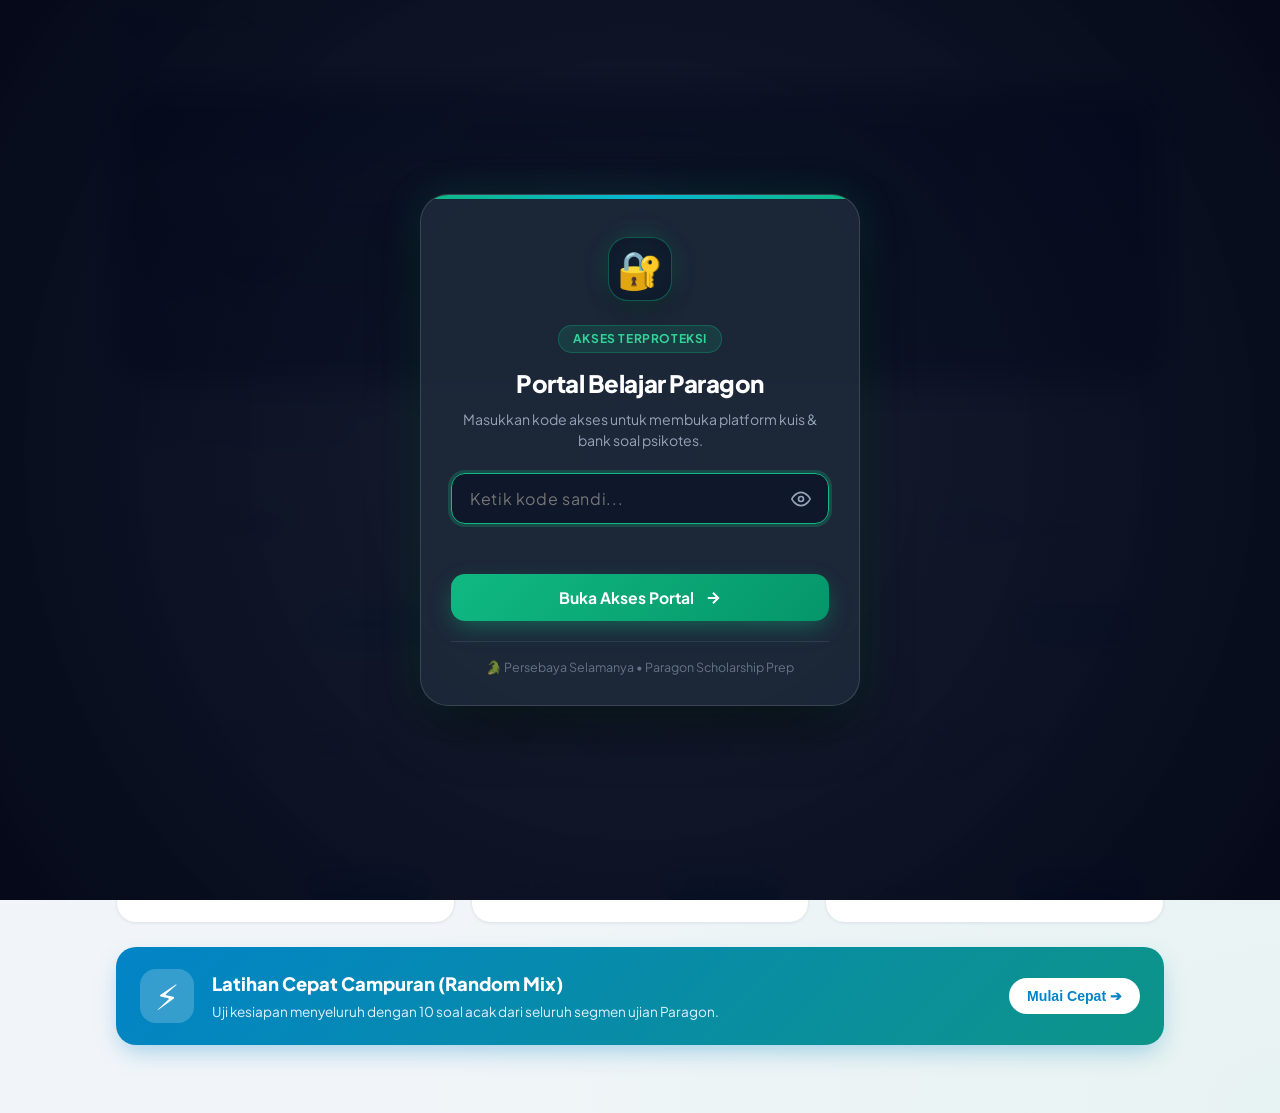
==== public/index.html @ ecf04475 "feat: Paragon scholarship quiz platform with passcode gate and Vercel support" ====
<!DOCTYPE html>
<html lang="id">
<head>
  <meta charset="UTF-8">
  <meta name="viewport" content="width=device-width, initial-scale=1.0">
  <title>Paragon Scholarship Quiz • Platform Belajar & Bank Soal Psikotes</title>
  <meta name="description" content="Platform belajar interaktif dan bank soal seleksi Paragon Scholarship & Management Trainee (MT) dengan pembahasan lengkap, per segmen, dan simulasi TPA.">
  <link rel="preconnect" href="https://fonts.googleapis.com">
  <link rel="preconnect" href="https://fonts.gstatic.com" crossorigin>
  <link href="https://fonts.googleapis.com/css2?family=Plus+Jakarta+Sans:wght@400;500;600;700;800&display=swap" rel="stylesheet">
  <link rel="stylesheet" href="style.css">
</head>
<body>

  <!-- Password Gate (Lock Screen - Access Code: persebayaselamanya) -->
  <div class="password-gate-overlay" id="password-gate">
    <div class="password-gate-card" id="gate-card">
      <div class="gate-icon-wrapper">
        <div class="gate-icon-glow"></div>
        <div class="gate-icon">🔐</div>
      </div>
      <div class="gate-badge">Akses Terproteksi</div>
      <h2 class="gate-title">Portal Belajar Paragon</h2>
      <p class="gate-subtitle">Masukkan kode akses untuk membuka platform kuis & bank soal psikotes.</p>

      <form id="password-gate-form" class="gate-form" onsubmit="handleUnlockSubmit(event)">
        <div class="gate-input-group">
          <input 
            type="password" 
            id="gate-password-input" 
            class="gate-input" 
            placeholder="Ketik kode sandi..." 
            autocomplete="current-password"
            required
            autofocus
          />
          <button type="button" class="gate-toggle-visibility" id="gate-toggle-pwd" title="Tampilkan/Sembunyikan sandi">
            <svg width="20" height="20" viewBox="0 0 24 24" fill="none" stroke="currentColor" stroke-width="2" id="gate-eye-icon"><path d="M1 12s4-8 11-8 11 8 11 8-4 8-11 8-11-8-11-8z"></path><circle cx="12" cy="12" r="3"></circle></svg>
          </button>
        </div>

        <div class="gate-msg" id="gate-msg"></div>

        <button type="submit" class="gate-submit-btn" id="gate-submit-btn">
          <span>Buka Akses Portal</span>
          <svg width="18" height="18" viewBox="0 0 24 24" fill="none" stroke="currentColor" stroke-width="2.5"><line x1="5" y1="12" x2="19" y2="12"></line><polyline points="12 5 19 12 12 19"></polyline></svg>
        </button>
      </form>
      <div class="gate-footer">
        <span>🐊 Persebaya Selamanya • Paragon Scholarship Prep</span>
      </div>
    </div>
  </div>

  <!-- Top App Navigation (Desktop & Mobile Shell) -->
  <header class="app-nav">
    <div class="nav-container">
      <div class="brand" id="btn-brand-home">
        <div class="brand-logo">P</div>
        <div class="brand-text">
          <span class="brand-title">Paragon Quiz</span>
          <span class="brand-subtitle">Scholarship & MT Prep</span>
        </div>
      </div>
      <div class="nav-actions">
        <button class="nav-btn" id="btn-open-bank" title="Cari di Bank Soal">
          <svg width="18" height="18" viewBox="0 0 24 24" fill="none" stroke="currentColor" stroke-width="2"><circle cx="11" cy="11" r="8"></circle><line x1="21" y1="21" x2="16.65" y2="16.65"></line></svg>
          <span class="nav-btn-label">Bank Soal</span>
        </button>
        <button class="nav-btn" id="btn-open-add-q" title="Tambah Soal">
          <svg width="18" height="18" viewBox="0 0 24 24" fill="none" stroke="currentColor" stroke-width="2"><line x1="12" y1="5" x2="12" y2="19"></line><line x1="5" y1="12" x2="19" y2="12"></line></svg>
          <span class="nav-btn-label">Tambah Soal</span>
        </button>
        <button class="nav-btn icon-only" id="btn-toggle-sound" title="Toggle Suara">
          <span id="sound-icon">🔊</span>
        </button>
        <button class="nav-btn lock-btn" id="btn-lock-app" title="Kunci Akses">
          <svg width="16" height="16" viewBox="0 0 24 24" fill="none" stroke="currentColor" stroke-width="2"><rect x="3" y="11" width="18" height="11" rx="2" ry="2"></rect><path d="M7 11V7a5 5 0 0 1 10 0v4"></path></svg>
          <span class="nav-btn-label">Kunci</span>
        </button>
      </div>
    </div>
  </header>

  <!-- Main Container -->
  <main class="main-wrapper">

    <!-- VIEW 1: SEGMENT SELECTION DASHBOARD -->
    <section class="view active" id="view-dashboard">
      <!-- Hero Banner -->
      <div class="hero-banner">
        <div class="hero-badge">🎓 Paragon Scholarship Program 2026/2027</div>
        <h1 class="hero-title">Pilih Segmen Soal & Uji Kemampuanmu</h1>
        <p class="hero-desc">
          Latihan soal psikotes terstruktur berdasarkan kisi-kisi resmi MT Paragon dan arsip simulasi TPA. Pilih segmen di bawah untuk memulai!
        </p>

        <!-- Quick Stats Strip -->
        <div class="stats-strip">
          <div class="stat-pill">
            <span class="stat-num" id="stat-total-q">215</span>
            <span class="stat-lbl">Total Soal</span>
          </div>
          <div class="stat-pill">
            <span class="stat-num" id="stat-quizzes-done">0</span>
            <span class="stat-lbl">Kuis Selesai</span>
          </div>
          <div class="stat-pill">
            <span class="stat-num" id="stat-avg-acc">0%</span>
            <span class="stat-lbl">Rata-rata Skor</span>
          </div>
        </div>
      </div>

      <!-- Segments Section Header -->
      <div class="section-head">
        <h2 class="section-title">Kategori Segmen Ujian</h2>
        <span class="section-badge" id="segment-count-badge">6 Segmen Tersedia</span>
      </div>

      <!-- Segments Grid -->
      <div class="segments-grid" id="segments-container">
        <!-- Segments rendered dynamically by app.js -->
        <div class="loading-state">
          <div class="spinner"></div>
          <p>Memuat database segmen Paragon...</p>
        </div>
      </div>

      <!-- Quick Mix Button -->
      <div class="quick-mix-card" id="btn-quick-mix">
        <div class="mix-icon">⚡</div>
        <div class="mix-info">
          <h3>Latihan Cepat Campuran (Random Mix)</h3>
          <p>Uji kesiapan menyeluruh dengan 10 soal acak dari seluruh segmen ujian Paragon.</p>
        </div>
        <button class="mix-btn">Mulai Cepat ➔</button>
      </div>

      <!-- Recent History Preview -->
      <div class="recent-history-section" id="recent-history-wrapper" style="display:none;">
        <h3 class="history-title">Riwayat Percobaan Terbaru</h3>
        <div class="history-list" id="history-list"></div>
      </div>
    </section>

    <!-- VIEW 2: QUIZ INTERFACE (MATCHES USER MOCKUP PRECISELY) -->
    <section class="view" id="view-quiz">
      <div class="mobile-device-card">
        
        <!-- Screen Top Bar -->
        <div class="quiz-top-bar">
          <button class="icon-btn" id="btn-quiz-close" title="Keluar dari kuis">✕</button>
          <div class="quiz-top-actions">
            <button class="icon-btn" id="btn-quiz-share" title="Bagikan">
              <svg width="20" height="20" viewBox="0 0 24 24" fill="none" stroke="currentColor" stroke-width="2"><circle cx="18" cy="5" r="3"></circle><circle cx="6" cy="12" r="3"></circle><circle cx="18" cy="19" r="3"></circle><line x1="8.59" y1="13.51" x2="15.42" y2="17.49"></line><line x1="15.41" y1="6.51" x2="8.59" y2="10.49"></line></svg>
            </button>
            <button class="icon-btn" id="btn-quiz-more" title="Opsi kuis">⋮</button>
          </div>
        </div>

        <!-- Quiz Heading & Breadcrumbs -->
        <div class="quiz-header-block">
          <h2 class="quiz-title" id="quiz-subsegment-title">Sinonim (Persamaan Kata)</h2>
          <div class="quiz-subtitle" id="quiz-breadcrumb">Fundamentals • Paragon Scholarship • 10 Soal</div>
        </div>

        <!-- Progress Bar Row -->
        <div class="progress-row">
          <span class="progress-label" id="progress-text">1/10</span>
          <div class="progress-track">
            <div class="progress-fill" id="progress-fill" style="width: 10%;"></div>
          </div>
          <span class="progress-target" title="Target Lolos">🎯</span>
        </div>

        <!-- Question Meta Row (Quiz Label, Speaker Audio, Timer Countdown) -->
        <div class="question-meta-row">
          <div class="quiz-tag">Quiz</div>
          <div class="meta-right-group">
            <button class="audio-btn" id="btn-speak-question" title="Dengarkan soal dibacakan">
              🔊
            </button>
            <div class="timer-badge" id="timer-display">
              <span class="timer-icon">⏳</span>
              <span id="timer-text">00:15 Sec</span>
            </div>
          </div>
        </div>

        <!-- Question Statement -->
        <div class="question-box">
          <p class="question-text" id="question-text">
            Memuat soal...
          </p>
          <div class="source-tag" id="question-source"></div>
        </div>

        <!-- Options Container -->
        <div class="options-list" id="options-container">
          <!-- Options cards injected dynamically -->
        </div>

        <!-- Fixed/Sticky Bottom Action Bar -->
        <div class="quiz-bottom-bar">
          <button class="check-btn disabled" id="btn-check-answer" disabled>Check</button>
        </div>

        <!-- BOTTOM SHEET MODAL (SLIDES UP ON CHECK - EXACTLY MATCHES REFERENCE) -->
        <div class="bottom-sheet-backdrop" id="sheet-backdrop"></div>
        <div class="bottom-sheet" id="bottom-sheet">
          <div class="sheet-drag-handle"></div>
          
          <div class="sheet-content">
            <!-- Header status: Correct or Incorrect -->
            <div class="sheet-status-header" id="sheet-status-header">
              <h3 class="sheet-title" id="sheet-title">Correct Answer</h3>
              <div class="sheet-icon-badge" id="sheet-icon-badge">
                <span id="sheet-icon">✔</span>
              </div>
              <p class="sheet-cheer" id="sheet-cheer">Wow! That is absolutely correct.</p>
            </div>

            <!-- Explanation Box (Pembahasan) -->
            <div class="explanation-box" id="explanation-box">
              <div class="explanation-head">
                <span class="expl-icon">💡</span>
                <strong>Pembahasan Soal:</strong>
              </div>
              <p class="explanation-text" id="explanation-text">
                Adaptif = mampu menyesuaikan diri dengan situasi baru.
              </p>
            </div>

            <!-- Action Button: Next -->
            <div class="sheet-action">
              <button class="sheet-next-btn" id="btn-sheet-next">Next</button>
            </div>
          </div>
        </div>

      </div>
    </section>

    <!-- VIEW 3: QUIZ RESULT SUMMARY -->
    <section class="view" id="view-result">
      <div class="result-card">
        <div class="result-badge-icon" id="result-icon">🏆</div>
        <h2 class="result-title" id="result-title">Kuis Selesai!</h2>
        <p class="result-subtitle" id="result-evaluation">Evaluasi performa Anda dalam segmen ini.</p>

        <!-- Big Score Display -->
        <div class="score-circle-wrapper">
          <div class="score-number">
            <span id="result-score-num">8</span><span class="score-denom" id="result-total-denom">/10</span>
          </div>
          <div class="score-label" id="result-accuracy-label">Akurasi: 80%</div>
        </div>

        <!-- Stats Grid -->
        <div class="result-stats-grid">
          <div class="res-stat-item">
            <span class="res-stat-val text-success" id="res-correct-count">8</span>
            <span class="res-stat-lbl">Benar</span>
          </div>
          <div class="res-stat-item">
            <span class="res-stat-val text-danger" id="res-wrong-count">2</span>
            <span class="res-stat-lbl">Salah</span>
          </div>
          <div class="res-stat-item">
            <span class="res-stat-val" id="res-time-spent">01:45</span>
            <span class="res-stat-lbl">Waktu</span>
          </div>
        </div>

        <!-- Action Buttons -->
        <div class="result-actions">
          <button class="primary-action-btn" id="btn-retry-segment">Ulangi Kuis Ini</button>
          <button class="secondary-action-btn" id="btn-back-dashboard">Pilih Segmen Lain</button>
          <button class="review-toggle-btn" id="btn-toggle-review">Review Semua Jawaban & Pembahasan ▼</button>
        </div>

        <!-- Review Question List (Collapsible) -->
        <div class="review-section" id="review-section" style="display:none;">
          <h3 class="review-title">Rincian Jawaban & Pembahasan</h3>
          <div class="review-items-container" id="review-items-container"></div>
        </div>
      </div>
    </section>

    <!-- VIEW 4: BANK SOAL & SEARCH -->
    <section class="view" id="view-bank">
      <div class="bank-container">
        <div class="bank-header">
          <button class="back-link-btn" id="btn-bank-back">← Kembali ke Dashboard</button>
          <h2>Bank Soal Paragon Scholarship & MT</h2>
          <p>Jelajahi dan cari pembahasan 200+ soal psikotes asli dari database.</p>
        </div>

        <div class="bank-filter-bar">
          <div class="search-input-wrap">
            <svg width="18" height="18" viewBox="0 0 24 24" fill="none" stroke="currentColor" stroke-width="2"><circle cx="11" cy="11" r="8"></circle><line x1="21" y1="21" x2="16.65" y2="16.65"></line></svg>
            <input type="text" id="bank-search-input" placeholder="Cari kata kunci soal, pembahasan, atau topik...">
          </div>
          <select id="bank-segment-select">
            <option value="all">Semua Segmen</option>
            <option value="verbal">Tes Verbal</option>
            <option value="numerik">Tes Numerik & Deret</option>
            <option value="logika">Tes Logika & Silogisme</option>
            <option value="urutan">Tes Urutan Angka & Huruf</option>
            <option value="tpa_simulasi">Simulasi TPA Paragon</option>
            <option value="kepribadian">Tes Nilai & Budaya Paragon</option>
          </select>
        </div>

        <div class="bank-results-count" id="bank-results-count">Menampilkan 20 soal</div>
        <div class="bank-list" id="bank-list-container">
          <div class="spinner"></div>
        </div>
      </div>
    </section>

  </main>

  <!-- MODAL 1: SEGMENT CONFIG MODAL (BEFORE STARTING QUIZ) -->
  <div class="modal-overlay" id="modal-segment-config">
    <div class="modal-card">
      <div class="modal-header">
        <div class="modal-seg-icon" id="modal-seg-icon">📝</div>
        <div>
          <h3 class="modal-title" id="modal-seg-title">Tes Verbal</h3>
          <p class="modal-sub" id="modal-seg-desc">Konfigurasi sesi latihan Anda</p>
        </div>
        <button class="modal-close-btn" id="btn-close-config-modal">✕</button>
      </div>

      <div class="modal-body">
        <!-- Subsegment filter -->
        <div class="form-group" id="subsegment-filter-group">
          <label class="form-label">Pilih Subtopik / Subtes:</label>
          <select class="form-select" id="config-subsegment">
            <option value="">Semua Subtopik (Lengkap)</option>
          </select>
        </div>

        <!-- Number of Questions -->
        <div class="form-group">
          <label class="form-label">Jumlah Soal:</label>
          <div class="pill-options" id="config-limit-pills">
            <button class="pill-btn" data-val="5">5 Soal</button>
            <button class="pill-btn active" data-val="10">10 Soal</button>
            <button class="pill-btn" data-val="20">20 Soal</button>
            <button class="pill-btn" data-val="50">Semua</button>
          </div>
        </div>

        <!-- Timer Setting -->
        <div class="form-group">
          <label class="form-label">Batas Waktu Per Soal:</label>
          <div class="pill-options" id="config-timer-pills">
            <button class="pill-btn" data-val="15">15 Detik</button>
            <button class="pill-btn active" data-val="30">30 Detik</button>
            <button class="pill-btn" data-val="60">60 Detik</button>
            <button class="pill-btn" data-val="0">Tanpa Timer</button>
          </div>
        </div>
      </div>

      <div class="modal-footer">
        <button class="start-quiz-btn" id="btn-start-configured-quiz">Mulai Kuis Sekarang ➔</button>
      </div>
    </div>
  </div>

  <!-- MODAL 2: ADD QUESTION MODAL (CRUD FEATURE) -->
  <div class="modal-overlay" id="modal-add-question">
    <div class="modal-card modal-wide">
      <div class="modal-header">
        <div>
          <h3 class="modal-title">Tambah Soal Baru ke Database</h3>
          <p class="modal-sub">Masukkan soal psikotes baru ke bank data Paragon</p>
        </div>
        <button class="modal-close-btn" id="btn-close-add-modal">✕</button>
      </div>

      <form id="form-add-question" class="modal-body">
        <div class="form-row">
          <div class="form-group">
            <label class="form-label">Segmen:</label>
            <select class="form-select" id="new-q-segment" required>
              <option value="verbal">Tes Verbal</option>
              <option value="numerik">Tes Numerik & Deret</option>
              <option value="logika">Tes Logika & Silogisme</option>
              <option value="urutan">Tes Urutan Angka & Huruf</option>
              <option value="tpa_simulasi">Simulasi TPA Paragon</option>
              <option value="kepribadian">Tes Nilai & Budaya Paragon</option>
            </select>
          </div>
          <div class="form-group">
            <label class="form-label">Subtopik:</label>
            <input type="text" class="form-input" id="new-q-subsegment" placeholder="Misal: Sinonim, Deret Angka..." required>
          </div>
        </div>

        <div class="form-group">
          <label class="form-label">Pertanyaan / Soal:</label>
          <textarea class="form-textarea" id="new-q-question" rows="3" placeholder="Tuliskan butir pertanyaan..." required></textarea>
        </div>

        <div class="form-group">
          <label class="form-label">Pilihan Jawaban (Minimal 2 Opsi):</label>
          <div class="options-inputs">
            <div class="opt-input-row">
              <span class="opt-key-badge">A</span>
              <input type="text" class="form-input" id="opt-text-A" placeholder="Pilihan A" required>
            </div>
            <div class="opt-input-row">
              <span class="opt-key-badge">B</span>
              <input type="text" class="form-input" id="opt-text-B" placeholder="Pilihan B" required>
            </div>
            <div class="opt-input-row">
              <span class="opt-key-badge">C</span>
              <input type="text" class="form-input" id="opt-text-C" placeholder="Pilihan C">
            </div>
            <div class="opt-input-row">
              <span class="opt-key-badge">D</span>
              <input type="text" class="form-input" id="opt-text-D" placeholder="Pilihan D">
            </div>
            <div class="opt-input-row">
              <span class="opt-key-badge">E</span>
              <input type="text" class="form-input" id="opt-text-E" placeholder="Pilihan E (Opsional)">
            </div>
          </div>
        </div>

        <div class="form-row">
          <div class="form-group">
            <label class="form-label">Kunci Jawaban Benar:</label>
            <select class="form-select" id="new-q-correct" required>
              <option value="A">A</option>
              <option value="B">B</option>
              <option value="C">C</option>
              <option value="D">D</option>
              <option value="E">E</option>
            </select>
          </div>
          <div class="form-group">
            <label class="form-label">Sumber Soal:</label>
            <input type="text" class="form-input" id="new-q-source" value="User Custom Soal" placeholder="Sumber">
          </div>
        </div>

        <div class="form-group">
          <label class="form-label">Pembahasan Lengkap:</label>
          <textarea class="form-textarea" id="new-q-explanation" rows="3" placeholder="Jelaskan alasan dan cara penyelesaian soal..." required></textarea>
        </div>

        <div class="modal-footer">
          <button type="submit" class="start-quiz-btn" id="btn-save-new-q">Simpan Soal ke Database</button>
        </div>
      </form>
    </div>
  </div>

  <!-- Toast Notification Container -->
  <div class="toast-container" id="toast-container"></div>

  <!-- App Logic -->
  <script src="app.js"></script>
</body>
</html>
---- public/style.css ----
/* ==========================================================================
   PARAGON SCHOLARSHIP QUIZ PLATFORM • DESIGN SYSTEM & STYLING
   Clean, modern mobile-card interface matching reference mockup precisely.
   ========================================================================== */

:root {
  --font-family: 'Plus Jakarta Sans', system-ui, -apple-system, sans-serif;
  
  /* Brand Palette (Paragon Teal / Deep Slate / Accent Coral) */
  --color-primary: #0284C7;
  --color-primary-light: #F0F9FF;
  --color-primary-border: #0284C7;
  
  --color-check-active: #FF4B4B; /* Vibrant Duolingo/Quiz red from mockup */
  --color-check-shadow: rgba(255, 75, 75, 0.35);
  
  --color-success: #22C55E;
  --color-success-dark: #16A34A;
  --color-success-light: #DCFCE7;
  
  --color-danger: #EF4444;
  --color-danger-dark: #DC2626;
  --color-danger-light: #FEE2E2;
  
  --color-warning: #D97706;
  --color-warning-light: #FEF3C7;

  /* Neutrals */
  --bg-app: #F1F5F9;
  --bg-card: #FFFFFF;
  --border-light: #E2E8F0;
  --border-subtle: #F1F5F9;
  
  --text-main: #0F172A;
  --text-muted: #64748B;
  --text-sub: #94A3B8;
  --text-light: #CBD5E1;
  
  /* Shadows & Radius */
  --radius-sm: 8px;
  --radius-md: 14px;
  --radius-lg: 20px;
  --radius-full: 9999px;
  
  --shadow-sm: 0 1px 3px rgba(0,0,0,0.05);
  --shadow-card: 0 12px 36px -8px rgba(15, 23, 42, 0.1);
  --shadow-sheet: 0 -12px 40px rgba(0, 0, 0, 0.18);
  --shadow-glow: 0 0 25px rgba(2, 132, 199, 0.15);
}

/* Reset & Base */
* {
  box-sizing: border-box;
  margin: 0;
  padding: 0;
}

body {
  font-family: var(--font-family);
  background-color: var(--bg-app);
  background-image: 
    radial-gradient(at 0% 0%, rgba(2, 132, 199, 0.07) 0px, transparent 50%),
    radial-gradient(at 100% 100%, rgba(34, 197, 94, 0.05) 0px, transparent 50%);
  color: var(--text-main);
  min-height: 100vh;
  line-height: 1.5;
  -webkit-font-smoothing: antialiased;
  display: flex;
  flex-direction: column;
}

/* Header Navigation */
.app-nav {
  position: sticky;
  top: 0;
  z-index: 40;
  background: rgba(255, 255, 255, 0.85);
  backdrop-filter: blur(12px);
  -webkit-backdrop-filter: blur(12px);
  border-bottom: 1px solid var(--border-light);
  height: 64px;
  display: flex;
  align-items: center;
}

.nav-container {
  width: 100%;
  max-width: 1080px;
  margin: 0 auto;
  padding: 0 20px;
  display: flex;
  justify-content: space-between;
  align-items: center;
}

.brand {
  display: flex;
  align-items: center;
  gap: 10px;
  cursor: pointer;
  user-select: none;
}

.brand-logo {
  width: 36px;
  height: 36px;
  border-radius: 10px;
  background: linear-gradient(135deg, #0284C7, #0D9488);
  color: #FFF;
  font-weight: 800;
  font-size: 1.2rem;
  display: flex;
  align-items: center;
  justify-content: center;
  box-shadow: 0 4px 10px rgba(2, 132, 199, 0.3);
}

.brand-text {
  display: flex;
  flex-direction: column;
}

.brand-title {
  font-size: 1.05rem;
  font-weight: 800;
  color: var(--text-main);
  line-height: 1.2;
}

.brand-subtitle {
  font-size: 0.72rem;
  color: var(--text-muted);
  font-weight: 600;
}

.nav-actions {
  display: flex;
  align-items: center;
  gap: 10px;
}

.nav-btn {
  display: inline-flex;
  align-items: center;
  gap: 6px;
  background: #FFF;
  border: 1px solid var(--border-light);
  color: var(--text-main);
  padding: 7px 14px;
  border-radius: var(--radius-full);
  font-size: 0.85rem;
  font-weight: 600;
  cursor: pointer;
  transition: all 0.2s ease;
}

.nav-btn:hover {
  background: var(--bg-app);
  border-color: #CBD5E1;
  transform: translateY(-1px);
}

.nav-btn.icon-only {
  padding: 7px 10px;
}

/* Main Layout */
.main-wrapper {
  flex: 1;
  width: 100%;
  max-width: 1080px;
  margin: 0 auto;
  padding: 24px 16px 40px;
  display: flex;
  justify-content: center;
}

/* View Switcher */
.view {
  display: none;
  width: 100%;
  animation: fadeIn 0.25s ease forwards;
}

.view.active {
  display: block;
}

@keyframes fadeIn {
  from { opacity: 0; transform: translateY(6px); }
  to { opacity: 1; transform: translateY(0); }
}

/* ==========================================================================
   VIEW 1: DASHBOARD & SEGMENTS SELECTION
   ========================================================================== */

.hero-banner {
  background: linear-gradient(135deg, #0F172A 0%, #1E293B 100%);
  border-radius: 24px;
  padding: 32px 28px;
  color: #FFF;
  margin-bottom: 28px;
  position: relative;
  overflow: hidden;
  box-shadow: 0 16px 36px -10px rgba(15, 23, 42, 0.25);
}

.hero-banner::after {
  content: '';
  position: absolute;
  top: -40px;
  right: -40px;
  width: 220px;
  height: 220px;
  background: radial-gradient(circle, rgba(2, 132, 199, 0.4) 0%, transparent 70%);
  border-radius: 50%;
  pointer-events: none;
}

.hero-badge {
  display: inline-block;
  background: rgba(2, 132, 199, 0.25);
  border: 1px solid rgba(2, 132, 199, 0.5);
  color: #38BDF8;
  font-size: 0.8rem;
  font-weight: 700;
  padding: 5px 12px;
  border-radius: var(--radius-full);
  margin-bottom: 12px;
}

.hero-title {
  font-size: 1.8rem;
  font-weight: 800;
  line-height: 1.25;
  margin-bottom: 8px;
  letter-spacing: -0.02em;
}

.hero-desc {
  font-size: 0.95rem;
  color: #94A3B8;
  max-width: 640px;
  line-height: 1.6;
  margin-bottom: 24px;
}

.stats-strip {
  display: flex;
  gap: 14px;
  flex-wrap: wrap;
}

.stat-pill {
  background: rgba(255, 255, 255, 0.08);
  border: 1px solid rgba(255, 255, 255, 0.12);
  border-radius: 14px;
  padding: 10px 18px;
  display: flex;
  flex-direction: column;
}

.stat-num {
  font-size: 1.35rem;
  font-weight: 800;
  color: #38BDF8;
}

.stat-lbl {
  font-size: 0.72rem;
  color: #94A3B8;
  font-weight: 600;
  text-transform: uppercase;
  letter-spacing: 0.04em;
}

.section-head {
  display: flex;
  justify-content: space-between;
  align-items: center;
  margin-bottom: 18px;
}

.section-title {
  font-size: 1.35rem;
  font-weight: 800;
  color: var(--text-main);
  letter-spacing: -0.01em;
}

.section-badge {
  background: #E0F2FE;
  color: #0369A1;
  font-size: 0.78rem;
  font-weight: 700;
  padding: 4px 10px;
  border-radius: var(--radius-full);
}

/* Segments Grid */
.segments-grid {
  display: grid;
  grid-template-columns: repeat(auto-fill, minmax(320px, 1fr));
  gap: 16px;
  margin-bottom: 24px;
}

.segment-card {
  background: var(--bg-card);
  border: 1px solid var(--border-light);
  border-radius: 20px;
  padding: 22px;
  display: flex;
  flex-direction: column;
  justify-content: space-between;
  cursor: pointer;
  transition: all 0.25s cubic-bezier(0.4, 0, 0.2, 1);
  box-shadow: var(--shadow-sm);
  position: relative;
  overflow: hidden;
}

.segment-card:hover {
  transform: translateY(-3px);
  box-shadow: var(--shadow-card);
  border-color: #BAE6FD;
}

.segment-top {
  display: flex;
  align-items: flex-start;
  gap: 14px;
  margin-bottom: 14px;
}

.segment-icon {
  width: 52px;
  height: 52px;
  background: #F8FAFC;
  border: 1px solid var(--border-light);
  border-radius: 16px;
  font-size: 1.8rem;
  display: flex;
  align-items: center;
  justify-content: center;
  flex-shrink: 0;
}

.segment-info {
  flex: 1;
}

.segment-badge {
  display: inline-block;
  font-size: 0.7rem;
  font-weight: 700;
  color: #0284C7;
  background: #F0F9FF;
  padding: 2px 8px;
  border-radius: var(--radius-full);
  margin-bottom: 4px;
}

.segment-name {
  font-size: 1.15rem;
  font-weight: 800;
  color: var(--text-main);
  line-height: 1.3;
  margin-bottom: 4px;
}

.segment-desc {
  font-size: 0.85rem;
  color: var(--text-muted);
  line-height: 1.5;
}

.segment-bottom {
  display: flex;
  justify-content: space-between;
  align-items: center;
  padding-top: 14px;
  border-top: 1px solid var(--border-subtle);
}

.segment-count-tag {
  font-size: 0.82rem;
  font-weight: 700;
  color: #334155;
  display: flex;
  align-items: center;
  gap: 5px;
}

.segment-action-btn {
  background: #0284C7;
  color: #FFF;
  border: none;
  font-weight: 700;
  font-size: 0.82rem;
  padding: 7px 14px;
  border-radius: var(--radius-full);
  display: inline-flex;
  align-items: center;
  gap: 4px;
  transition: all 0.2s;
}

.segment-card:hover .segment-action-btn {
  background: #0369A1;
}

/* Quick Mix Card */
.quick-mix-card {
  background: linear-gradient(135deg, #0284C7 0%, #0D9488 100%);
  border-radius: 20px;
  padding: 22px 24px;
  color: #FFF;
  display: flex;
  align-items: center;
  gap: 18px;
  cursor: pointer;
  box-shadow: 0 10px 24px -5px rgba(2, 132, 199, 0.35);
  transition: transform 0.2s ease;
  margin-bottom: 28px;
}

.quick-mix-card:hover {
  transform: translateY(-2px);
}

.mix-icon {
  font-size: 2.2rem;
  background: rgba(255, 255, 255, 0.2);
  width: 54px;
  height: 54px;
  border-radius: 16px;
  display: flex;
  align-items: center;
  justify-content: center;
  flex-shrink: 0;
}

.mix-info {
  flex: 1;
}

.mix-info h3 {
  font-size: 1.15rem;
  font-weight: 800;
  margin-bottom: 4px;
}

.mix-info p {
  font-size: 0.85rem;
  color: #E0F2FE;
}

.mix-btn {
  background: #FFF;
  color: #0284C7;
  border: none;
  font-weight: 800;
  font-size: 0.88rem;
  padding: 10px 18px;
  border-radius: var(--radius-full);
  cursor: pointer;
  flex-shrink: 0;
}

/* Recent History */
.recent-history-section {
  background: var(--bg-card);
  border: 1px solid var(--border-light);
  border-radius: 20px;
  padding: 20px;
}

.history-title {
  font-size: 1.05rem;
  font-weight: 800;
  margin-bottom: 12px;
}

.history-list {
  display: flex;
  flex-direction: column;
  gap: 8px;
}

.history-row {
  display: flex;
  justify-content: space-between;
  align-items: center;
  padding: 10px 14px;
  border-radius: 12px;
  background: #F8FAFC;
  font-size: 0.85rem;
}

/* ==========================================================================
   VIEW 2: QUIZ INTERFACE (MATCHES USER MOCKUP PRECISELY)
   ========================================================================== */

#view-quiz {
  display: none;
  justify-content: center;
  align-items: center;
}

#view-quiz.active {
  display: flex;
}

/* Clean Mobile Frame Card */
.mobile-device-card {
  width: 100%;
  max-width: 440px;
  background: #FFFFFF;
  border: 1px solid var(--border-light);
  border-radius: 32px;
  box-shadow: 0 20px 50px -10px rgba(15, 23, 42, 0.15);
  position: relative;
  overflow: hidden;
  padding: 24px 22px 26px;
  display: flex;
  flex-direction: column;
  min-height: 640px;
}

/* Top Bar */
.quiz-top-bar {
  display: flex;
  justify-content: space-between;
  align-items: center;
  margin-bottom: 16px;
}

.icon-btn {
  background: transparent;
  border: none;
  color: #475569;
  font-size: 1.25rem;
  width: 36px;
  height: 36px;
  border-radius: 50%;
  display: flex;
  align-items: center;
  justify-content: center;
  cursor: pointer;
  transition: all 0.15s;
}

.icon-btn:hover {
  background: #F1F5F9;
  color: var(--text-main);
}

.quiz-top-actions {
  display: flex;
  gap: 4px;
}

/* Quiz Header & Breadcrumbs */
.quiz-header-block {
  margin-bottom: 14px;
}

.quiz-title {
  font-size: 1.25rem;
  font-weight: 800;
  color: var(--text-main);
  letter-spacing: -0.01em;
  line-height: 1.3;
  margin-bottom: 2px;
}

.quiz-subtitle {
  font-size: 0.76rem;
  font-weight: 600;
  color: var(--text-sub);
  letter-spacing: 0.01em;
}

/* Progress Bar Row */
.progress-row {
  display: flex;
  align-items: center;
  gap: 10px;
  margin-bottom: 18px;
}

.progress-label {
  font-size: 0.8rem;
  font-weight: 700;
  color: var(--text-sub);
  min-width: 36px;
}

.progress-track {
  flex: 1;
  height: 7px;
  background: #E2E8F0;
  border-radius: var(--radius-full);
  overflow: hidden;
}

.progress-fill {
  height: 100%;
  background: var(--color-success);
  border-radius: var(--radius-full);
  transition: width 0.35s cubic-bezier(0.4, 0, 0.2, 1);
}

.progress-target {
  font-size: 1.15rem;
}

/* Question Meta Row */
.question-meta-row {
  display: flex;
  justify-content: space-between;
  align-items: center;
  margin-bottom: 14px;
}

.quiz-tag {
  font-size: 0.95rem;
  font-weight: 800;
  color: var(--text-main);
}

.meta-right-group {
  display: flex;
  align-items: center;
  gap: 12px;
}

.audio-btn {
  background: #F8FAFC;
  border: 1px solid var(--border-light);
  width: 32px;
  height: 32px;
  border-radius: 50%;
  font-size: 1rem;
  display: flex;
  align-items: center;
  justify-content: center;
  cursor: pointer;
  transition: all 0.2s;
}

.audio-btn:hover {
  background: #F1F5F9;
  transform: scale(1.05);
}

.timer-badge {
  display: inline-flex;
  align-items: center;
  gap: 5px;
  background: var(--color-warning-light);
  color: var(--color-warning);
  font-size: 0.8rem;
  font-weight: 800;
  padding: 4px 10px;
  border-radius: var(--radius-full);
  user-select: none;
}

.timer-badge.urgent {
  background: var(--color-danger-light);
  color: var(--color-danger);
  animation: pulseUrgent 1s infinite alternate;
}

@keyframes pulseUrgent {
  from { transform: scale(1); }
  to { transform: scale(1.04); }
}

/* Question Box */
.question-box {
  margin-bottom: 18px;
}

.question-text {
  font-size: 1.05rem;
  font-weight: 700;
  color: #1E293B;
  line-height: 1.5;
  margin-bottom: 6px;
}

.source-tag {
  font-size: 0.72rem;
  color: #94A3B8;
  font-style: italic;
}

/* Options List */
.options-list {
  display: flex;
  flex-direction: column;
  gap: 11px;
  margin-bottom: 24px;
}

.option-card {
  background: #FFFFFF;
  border: 1.5px solid #E2E8F0;
  border-radius: 16px;
  padding: 13px 16px;
  display: flex;
  align-items: center;
  gap: 14px;
  cursor: pointer;
  transition: all 0.2s cubic-bezier(0.4, 0, 0.2, 1);
  user-select: none;
}

.option-card:hover {
  border-color: #CBD5E1;
  background: #FAFAFA;
}

/* Radio Indicator */
.radio-circle {
  width: 22px;
  height: 22px;
  border-radius: 50%;
  border: 2px solid #CBD5E1;
  display: flex;
  align-items: center;
  justify-content: center;
  flex-shrink: 0;
  transition: all 0.2s ease;
}

.radio-dot {
  width: 9px;
  height: 9px;
  border-radius: 50%;
  background: transparent;
  transition: background 0.15s ease;
}

.option-text {
  font-size: 0.92rem;
  font-weight: 500;
  color: #334155;
  line-height: 1.4;
  flex: 1;
}

/* Selected Option State (Screen 2) */
.option-card.selected {
  border-color: #0284C7;
  background: #F0F9FF;
  box-shadow: 0 4px 14px rgba(2, 132, 199, 0.08);
}

.option-card.selected .radio-circle {
  border-color: #0284C7;
}

.option-card.selected .radio-dot {
  background: #0284C7;
}

.option-card.selected .option-text {
  color: #0369A1;
  font-weight: 600;
}

/* Correct & Wrong highlighting in review/instant feedback */
.option-card.correct {
  border-color: var(--color-success);
  background: var(--color-success-light);
}

.option-card.correct .radio-circle {
  border-color: var(--color-success);
}

.option-card.correct .radio-dot {
  background: var(--color-success);
}

.option-card.incorrect {
  border-color: var(--color-danger);
  background: var(--color-danger-light);
}

.option-card.incorrect .radio-circle {
  border-color: var(--color-danger);
}

.option-card.incorrect .radio-dot {
  background: var(--color-danger);
}

/* Bottom Action Bar */
.quiz-bottom-bar {
  margin-top: auto;
  padding-top: 8px;
}

.check-btn {
  width: 100%;
  padding: 15px;
  border-radius: 14px;
  border: none;
  font-size: 1.05rem;
  font-weight: 700;
  transition: all 0.25s cubic-bezier(0.4, 0, 0.2, 1);
  cursor: pointer;
}

.check-btn.disabled,
.check-btn:disabled {
  background: #CBD5E1;
  color: #94A3B8;
  cursor: not-allowed;
  box-shadow: none;
}

/* Enabled State (Screen 2: Vibrant Red/Coral) */
.check-btn:not(:disabled) {
  background: var(--color-check-active);
  color: #FFFFFF;
  box-shadow: 0 8px 24px var(--color-check-shadow);
  transform: translateY(-1px);
}

.check-btn:not(:disabled):hover {
  background: #F43F5E;
  box-shadow: 0 10px 28px rgba(244, 63, 94, 0.4);
}

.check-btn:not(:disabled):active {
  transform: translateY(1px);
}

/* ==========================================================================
   BOTTOM SHEET MODAL (SCREEN 3 - SLIDES UP ON CHECK)
   ========================================================================== */

.bottom-sheet-backdrop {
  position: absolute;
  inset: 0;
  background: rgba(15, 23, 42, 0.35);
  backdrop-filter: blur(2px);
  -webkit-backdrop-filter: blur(2px);
  opacity: 0;
  pointer-events: none;
  transition: opacity 0.3s ease;
  z-index: 45;
}

.bottom-sheet-backdrop.active {
  opacity: 1;
  pointer-events: auto;
}

.bottom-sheet {
  position: absolute;
  left: 0;
  right: 0;
  bottom: 0;
  background: #FFFFFF;
  border-radius: 28px 28px 0 0;
  padding: 20px 22px 24px;
  box-shadow: var(--shadow-sheet);
  transform: translateY(105%);
  transition: transform 0.38s cubic-bezier(0.16, 1, 0.3, 1);
  z-index: 50;
  max-height: 85%;
  overflow-y: auto;
}

.bottom-sheet.active {
  transform: translateY(0);
}

.sheet-drag-handle {
  width: 44px;
  height: 5px;
  background: #E2E8F0;
  border-radius: var(--radius-full);
  margin: 0 auto 16px;
}

.sheet-status-header {
  text-align: center;
  margin-bottom: 14px;
}

.sheet-title {
  font-size: 1.35rem;
  font-weight: 800;
  letter-spacing: -0.01em;
  margin-bottom: 10px;
}

.sheet-title.correct-title {
  color: var(--color-success-dark);
}

.sheet-title.incorrect-title {
  color: var(--color-danger-dark);
}

.sheet-icon-badge {
  width: 64px;
  height: 64px;
  border-radius: 50%;
  display: flex;
  align-items: center;
  justify-content: center;
  font-size: 2.2rem;
  margin: 0 auto 12px;
  animation: popBadge 0.4s cubic-bezier(0.34, 1.56, 0.64, 1);
}

.sheet-icon-badge.correct-badge {
  background: var(--color-success-light);
  color: var(--color-success-dark);
}

.sheet-icon-badge.incorrect-badge {
  background: var(--color-danger-light);
  color: var(--color-danger-dark);
}

@keyframes popBadge {
  0% { transform: scale(0.4); opacity: 0; }
  100% { transform: scale(1); opacity: 1; }
}

.sheet-cheer {
  font-size: 0.95rem;
  font-weight: 700;
  color: #334155;
}

/* Explanation Box */
.explanation-box {
  background: #F8FAFC;
  border: 1px solid var(--border-light);
  border-radius: 16px;
  padding: 14px 16px;
  margin-bottom: 20px;
}

.explanation-head {
  display: flex;
  align-items: center;
  gap: 6px;
  font-size: 0.85rem;
  color: #475569;
  margin-bottom: 6px;
}

.explanation-text {
  font-size: 0.88rem;
  line-height: 1.5;
  color: #334155;
}

/* Next Button */
.sheet-next-btn {
  width: 100%;
  padding: 15px;
  border-radius: 14px;
  border: none;
  background: var(--color-success);
  color: #FFFFFF;
  font-size: 1.05rem;
  font-weight: 800;
  cursor: pointer;
  transition: all 0.2s ease;
  box-shadow: 0 6px 20px rgba(34, 197, 94, 0.35);
}

.sheet-next-btn:hover {
  background: var(--color-success-dark);
  transform: translateY(-1px);
}

.sheet-next-btn:active {
  transform: translateY(1px);
}

/* ==========================================================================
   VIEW 3: QUIZ RESULT SUMMARY
   ========================================================================== */

#view-result {
  display: none;
  justify-content: center;
  align-items: center;
}

#view-result.active {
  display: flex;
}

.result-card {
  width: 100%;
  max-width: 480px;
  background: #FFFFFF;
  border: 1px solid var(--border-light);
  border-radius: 28px;
  padding: 32px 26px;
  box-shadow: var(--shadow-card);
  text-align: center;
}

.result-badge-icon {
  font-size: 3.5rem;
  margin-bottom: 8px;
  animation: bounce 1s infinite alternate ease-in-out;
}

@keyframes bounce {
  from { transform: translateY(0); }
  to { transform: translateY(-8px); }
}

.result-title {
  font-size: 1.6rem;
  font-weight: 800;
  margin-bottom: 4px;
}

.result-subtitle {
  font-size: 0.9rem;
  color: var(--text-muted);
  line-height: 1.5;
  margin-bottom: 24px;
}

.score-circle-wrapper {
  background: #F8FAFC;
  border: 2px solid #E2E8F0;
  border-radius: 24px;
  padding: 20px;
  margin-bottom: 20px;
}

.score-number {
  font-size: 2.8rem;
  font-weight: 800;
  color: #0284C7;
  line-height: 1;
  margin-bottom: 4px;
}

.score-denom {
  font-size: 1.5rem;
  color: var(--text-sub);
}

.score-label {
  font-size: 0.88rem;
  font-weight: 700;
  color: var(--text-muted);
}

.result-stats-grid {
  display: grid;
  grid-template-columns: repeat(3, 1fr);
  gap: 12px;
  margin-bottom: 24px;
}

.res-stat-item {
  background: #F8FAFC;
  border: 1px solid var(--border-light);
  border-radius: 14px;
  padding: 10px;
  display: flex;
  flex-direction: column;
}

.res-stat-val {
  font-size: 1.25rem;
  font-weight: 800;
}

.res-stat-lbl {
  font-size: 0.72rem;
  color: var(--text-muted);
  font-weight: 600;
  text-transform: uppercase;
}

.text-success { color: var(--color-success-dark); }
.text-danger { color: var(--color-danger-dark); }

.result-actions {
  display: flex;
  flex-direction: column;
  gap: 10px;
}

.primary-action-btn {
  background: #0284C7;
  color: #FFF;
  border: none;
  font-weight: 800;
  font-size: 1rem;
  padding: 14px;
  border-radius: 14px;
  cursor: pointer;
  transition: all 0.2s;
}

.primary-action-btn:hover {
  background: #0369A1;
}

.secondary-action-btn {
  background: #FFF;
  color: #334155;
  border: 1px solid var(--border-light);
  font-weight: 700;
  font-size: 0.95rem;
  padding: 12px;
  border-radius: 14px;
  cursor: pointer;
  transition: all 0.2s;
}

.secondary-action-btn:hover {
  background: #F8FAFC;
}

.review-toggle-btn {
  background: transparent;
  border: none;
  color: #0284C7;
  font-weight: 700;
  font-size: 0.88rem;
  padding: 8px;
  cursor: pointer;
}

.review-section {
  margin-top: 24px;
  text-align: left;
  border-top: 1px solid var(--border-light);
  padding-top: 20px;
}

.review-title {
  font-size: 1.05rem;
  font-weight: 800;
  margin-bottom: 14px;
}

.review-items-container {
  display: flex;
  flex-direction: column;
  gap: 14px;
  max-height: 420px;
  overflow-y: auto;
  padding-right: 6px;
}

.review-item-card {
  background: #F8FAFC;
  border: 1px solid var(--border-light);
  border-radius: 14px;
  padding: 14px;
}

.review-item-header {
  display: flex;
  justify-content: space-between;
  font-size: 0.78rem;
  font-weight: 700;
  margin-bottom: 6px;
}

.review-q-text {
  font-size: 0.88rem;
  font-weight: 700;
  color: #1E293B;
  margin-bottom: 8px;
}

.review-ans-diff {
  font-size: 0.82rem;
  margin-bottom: 8px;
  padding: 6px 10px;
  border-radius: 8px;
}

.review-ans-diff.correct-diff {
  background: var(--color-success-light);
  color: var(--color-success-dark);
}

.review-ans-diff.wrong-diff {
  background: var(--color-danger-light);
  color: var(--color-danger-dark);
}

.review-expl-text {
  font-size: 0.8rem;
  color: #475569;
  line-height: 1.4;
  border-top: 1px dashed var(--border-light);
  padding-top: 6px;
}

/* ==========================================================================
   VIEW 4: BANK SOAL & SEARCH
   ========================================================================== */

.bank-container {
  background: #FFFFFF;
  border: 1px solid var(--border-light);
  border-radius: 24px;
  padding: 28px;
  box-shadow: var(--shadow-card);
}

.bank-header {
  margin-bottom: 20px;
}

.back-link-btn {
  background: transparent;
  border: none;
  color: #0284C7;
  font-weight: 700;
  font-size: 0.88rem;
  cursor: pointer;
  margin-bottom: 8px;
  display: inline-block;
}

.bank-filter-bar {
  display: flex;
  gap: 12px;
  margin-bottom: 16px;
  flex-wrap: wrap;
}

.search-input-wrap {
  flex: 1;
  min-width: 260px;
  display: flex;
  align-items: center;
  gap: 10px;
  background: #F8FAFC;
  border: 1px solid var(--border-light);
  border-radius: 12px;
  padding: 10px 14px;
}

.search-input-wrap input {
  border: none;
  background: transparent;
  outline: none;
  width: 100%;
  font-family: inherit;
  font-size: 0.9rem;
}

.bank-filter-bar select {
  background: #F8FAFC;
  border: 1px solid var(--border-light);
  border-radius: 12px;
  padding: 10px 14px;
  font-family: inherit;
  font-size: 0.88rem;
  font-weight: 600;
  outline: none;
}

.bank-results-count {
  font-size: 0.82rem;
  font-weight: 700;
  color: var(--text-muted);
  margin-bottom: 14px;
}

.bank-list {
  display: flex;
  flex-direction: column;
  gap: 14px;
}

.bank-item-card {
  border: 1px solid var(--border-light);
  border-radius: 16px;
  padding: 18px;
  transition: border-color 0.2s;
}

.bank-item-card:hover {
  border-color: #BAE6FD;
}

.bank-item-top {
  display: flex;
  gap: 8px;
  align-items: center;
  margin-bottom: 8px;
}

.bank-item-badge {
  font-size: 0.72rem;
  font-weight: 700;
  background: #E0F2FE;
  color: #0369A1;
  padding: 2px 8px;
  border-radius: var(--radius-full);
}

.bank-item-sub {
  font-size: 0.75rem;
  color: #64748B;
  font-weight: 600;
}

.bank-item-q {
  font-size: 0.95rem;
  font-weight: 700;
  margin-bottom: 12px;
  color: #0F172A;
}

.bank-item-opts {
  display: flex;
  flex-direction: column;
  gap: 6px;
  margin-bottom: 12px;
}

.bank-opt-line {
  font-size: 0.85rem;
  color: #334155;
  padding: 4px 8px;
  border-radius: 6px;
}

.bank-opt-line.is-correct-opt {
  background: #DCFCE7;
  color: #15803D;
  font-weight: 700;
}

.bank-item-expl {
  background: #F8FAFC;
  padding: 10px 12px;
  border-radius: 10px;
  font-size: 0.82rem;
  color: #475569;
  line-height: 1.4;
}

/* ==========================================================================
   MODALS (CONFIG & ADD QUESTION)
   ========================================================================== */

.modal-overlay {
  position: fixed;
  inset: 0;
  background: rgba(15, 23, 42, 0.5);
  backdrop-filter: blur(4px);
  -webkit-backdrop-filter: blur(4px);
  display: none;
  align-items: center;
  justify-content: center;
  padding: 16px;
  z-index: 100;
}

.modal-overlay.active {
  display: flex;
}

.modal-card {
  background: #FFFFFF;
  border-radius: 24px;
  width: 100%;
  max-width: 480px;
  box-shadow: 0 25px 60px -15px rgba(0,0,0,0.3);
  overflow: hidden;
  animation: modalPop 0.3s cubic-bezier(0.16, 1, 0.3, 1);
}

.modal-card.modal-wide {
  max-width: 600px;
  max-height: 90vh;
  overflow-y: auto;
}

@keyframes modalPop {
  from { opacity: 0; transform: scale(0.95); }
  to { opacity: 1; transform: scale(1); }
}

.modal-header {
  padding: 20px 24px 16px;
  border-bottom: 1px solid var(--border-light);
  display: flex;
  align-items: center;
  gap: 14px;
  position: relative;
}

.modal-seg-icon {
  font-size: 2rem;
}

.modal-title {
  font-size: 1.25rem;
  font-weight: 800;
}

.modal-sub {
  font-size: 0.82rem;
  color: var(--text-muted);
}

.modal-close-btn {
  margin-left: auto;
  background: transparent;
  border: none;
  font-size: 1.25rem;
  color: #94A3B8;
  cursor: pointer;
  width: 32px;
  height: 32px;
  border-radius: 50%;
  display: flex;
  align-items: center;
  justify-content: center;
}

.modal-close-btn:hover {
  background: #F1F5F9;
  color: var(--text-main);
}

.modal-body {
  padding: 20px 24px;
  display: flex;
  flex-direction: column;
  gap: 16px;
}

.form-row {
  display: flex;
  gap: 12px;
}

.form-group {
  display: flex;
  flex-direction: column;
  gap: 6px;
  flex: 1;
}

.form-label {
  font-size: 0.84rem;
  font-weight: 700;
  color: #334155;
}

.form-input,
.form-select,
.form-textarea {
  font-family: inherit;
  font-size: 0.9rem;
  border: 1px solid var(--border-light);
  border-radius: 12px;
  padding: 10px 14px;
  outline: none;
  transition: border-color 0.2s;
}

.form-input:focus,
.form-select:focus,
.form-textarea:focus {
  border-color: #0284C7;
  box-shadow: 0 0 0 3px rgba(2, 132, 199, 0.1);
}

.pill-options {
  display: flex;
  gap: 8px;
  flex-wrap: wrap;
}

.pill-btn {
  background: #F8FAFC;
  border: 1.5px solid var(--border-light);
  border-radius: var(--radius-full);
  padding: 8px 16px;
  font-size: 0.84rem;
  font-weight: 700;
  color: #475569;
  cursor: pointer;
  transition: all 0.2s;
}

.pill-btn.active {
  background: #E0F2FE;
  border-color: #0284C7;
  color: #0369A1;
}

.options-inputs {
  display: flex;
  flex-direction: column;
  gap: 8px;
}

.opt-input-row {
  display: flex;
  align-items: center;
  gap: 8px;
}

.opt-key-badge {
  width: 28px;
  height: 28px;
  border-radius: 50%;
  background: #E2E8F0;
  font-weight: 700;
  font-size: 0.82rem;
  display: flex;
  align-items: center;
  justify-content: center;
  flex-shrink: 0;
}

.modal-footer {
  padding: 16px 24px 20px;
  border-top: 1px solid var(--border-light);
}

.start-quiz-btn {
  width: 100%;
  padding: 14px;
  background: #0284C7;
  color: #FFF;
  border: none;
  border-radius: 14px;
  font-size: 1rem;
  font-weight: 800;
  cursor: pointer;
  transition: all 0.2s;
  box-shadow: 0 4px 14px rgba(2, 132, 199, 0.3);
}

.start-quiz-btn:hover {
  background: #0369A1;
}

/* Spinner & Toast */
.spinner {
  width: 28px;
  height: 28px;
  border: 3px solid #E2E8F0;
  border-top-color: #0284C7;
  border-radius: 50%;
  animation: spin 0.7s linear infinite;
  margin: 20px auto;
}

@keyframes spin {
  to { transform: rotate(360deg); }
}

.toast-container {
  position: fixed;
  bottom: 24px;
  right: 24px;
  display: flex;
  flex-direction: column;
  gap: 8px;
  z-index: 200;
}

.toast {
  background: #0F172A;
  color: #FFF;
  padding: 10px 18px;
  border-radius: 12px;
  font-size: 0.85rem;
  font-weight: 600;
  box-shadow: 0 10px 25px rgba(0,0,0,0.2);
  animation: toastIn 0.3s ease;
}

@keyframes toastIn {
  from { opacity: 0; transform: translateY(12px); }
  to { opacity: 1; transform: translateY(0); }
}

/* Responsive adjustments */
@media (max-width: 600px) {
  .hero-title { font-size: 1.45rem; }
  .segments-grid { grid-template-columns: 1fr; }
  .mobile-device-card {
    border-radius: 20px;
    padding: 18px 16px 20px;
    box-shadow: none;
    border: none;
  }
  .nav-btn-label { display: none; }
}

/* ==========================================================================
   PASSWORD GATE (LOCK SCREEN - "persebayaselamanya")
   ========================================================================== */
.password-gate-overlay {
  position: fixed;
  inset: 0;
  background: radial-gradient(circle at center, rgba(15, 23, 42, 0.96) 0%, rgba(2, 6, 23, 0.99) 100%);
  backdrop-filter: blur(18px);
  -webkit-backdrop-filter: blur(18px);
  z-index: 99999;
  display: flex;
  align-items: center;
  justify-content: center;
  padding: 20px;
  transition: opacity 0.4s cubic-bezier(0.16, 1, 0.3, 1), visibility 0.4s cubic-bezier(0.16, 1, 0.3, 1);
}

.password-gate-overlay.unlocked {
  opacity: 0;
  visibility: hidden;
  pointer-events: none;
}

.password-gate-card {
  width: 100%;
  max-width: 440px;
  background: rgba(30, 41, 59, 0.88);
  border: 1px solid rgba(255, 255, 255, 0.14);
  border-radius: 28px;
  padding: 36px 30px 28px;
  box-shadow: 0 25px 60px -15px rgba(0, 0, 0, 0.7), 0 0 40px rgba(16, 185, 129, 0.15);
  text-align: center;
  color: #F8FAFC;
  position: relative;
  overflow: hidden;
  animation: cardPop 0.4s cubic-bezier(0.16, 1, 0.3, 1);
  transition: border-color 0.3s ease, box-shadow 0.3s ease;
}

.password-gate-card::before {
  content: '';
  position: absolute;
  top: 0;
  left: 0;
  right: 0;
  height: 4px;
  background: linear-gradient(90deg, #10B981, #06B6D4, #10B981);
}

@keyframes cardPop {
  0% { transform: scale(0.92) translateY(10px); opacity: 0; }
  100% { transform: scale(1) translateY(0); opacity: 1; }
}

.gate-icon-wrapper {
  position: relative;
  width: 76px;
  height: 76px;
  margin: 0 auto 18px;
  display: flex;
  align-items: center;
  justify-content: center;
}

.gate-icon-glow {
  position: absolute;
  inset: -8px;
  background: radial-gradient(circle, rgba(16, 185, 129, 0.45) 0%, transparent 70%);
  border-radius: 50%;
  filter: blur(8px);
  animation: pulseGlow 3s ease-in-out infinite alternate;
}

@keyframes pulseGlow {
  0% { transform: scale(0.9); opacity: 0.5; }
  100% { transform: scale(1.15); opacity: 0.9; }
}

.gate-icon {
  position: relative;
  font-size: 2.3rem;
  z-index: 2;
  background: rgba(15, 23, 42, 0.85);
  width: 64px;
  height: 64px;
  border-radius: 20px;
  display: flex;
  align-items: center;
  justify-content: center;
  border: 1px solid rgba(16, 185, 129, 0.4);
  box-shadow: 0 8px 20px rgba(0,0,0,0.3);
}

.gate-badge {
  display: inline-block;
  font-size: 0.75rem;
  font-weight: 700;
  letter-spacing: 0.05em;
  text-transform: uppercase;
  color: #34D399;
  background: rgba(16, 185, 129, 0.15);
  border: 1px solid rgba(16, 185, 129, 0.3);
  padding: 4px 14px;
  border-radius: 9999px;
  margin-bottom: 12px;
}

.gate-title {
  font-size: 1.5rem;
  font-weight: 800;
  color: #FFFFFF;
  margin-bottom: 8px;
  letter-spacing: -0.02em;
}

.gate-subtitle {
  font-size: 0.88rem;
  color: #94A3B8;
  line-height: 1.5;
  margin-bottom: 22px;
}

.gate-form {
  display: flex;
  flex-direction: column;
  gap: 14px;
}

.gate-input-group {
  position: relative;
  display: flex;
  align-items: center;
}

.gate-input {
  width: 100%;
  padding: 14px 48px 14px 18px;
  background: rgba(15, 23, 42, 0.75);
  border: 1.5px solid rgba(148, 163, 184, 0.25);
  border-radius: 14px;
  font-size: 1rem;
  font-family: inherit;
  color: #FFFFFF;
  letter-spacing: 0.04em;
  transition: all 0.2s ease;
  outline: none;
}

.gate-input:focus {
  border-color: #10B981;
  background: rgba(15, 23, 42, 0.95);
  box-shadow: 0 0 0 3px rgba(16, 185, 129, 0.25);
}

.gate-toggle-visibility {
  position: absolute;
  right: 12px;
  background: none;
  border: none;
  color: #94A3B8;
  cursor: pointer;
  padding: 6px;
  display: flex;
  align-items: center;
  justify-content: center;
  border-radius: 8px;
  transition: color 0.2s ease;
}

.gate-toggle-visibility:hover {
  color: #F8FAFC;
}

.gate-msg {
  min-height: 22px;
  font-size: 0.82rem;
  font-weight: 600;
  transition: all 0.2s ease;
}

.gate-msg.error {
  color: #F87171;
}

.gate-msg.success {
  color: #34D399;
}

.gate-submit-btn {
  width: 100%;
  padding: 14px 20px;
  background: linear-gradient(135deg, #10B981 0%, #059669 100%);
  color: #FFFFFF;
  font-family: inherit;
  font-size: 0.98rem;
  font-weight: 700;
  border: none;
  border-radius: 14px;
  cursor: pointer;
  display: flex;
  align-items: center;
  justify-content: center;
  gap: 10px;
  box-shadow: 0 8px 24px -4px rgba(16, 185, 129, 0.45);
  transition: all 0.2s cubic-bezier(0.16, 1, 0.3, 1);
}

.gate-submit-btn:hover {
  transform: translateY(-2px);
  box-shadow: 0 12px 28px -4px rgba(16, 185, 129, 0.55);
  background: linear-gradient(135deg, #34D399 0%, #059669 100%);
}

.gate-submit-btn:active {
  transform: translateY(0);
}

.gate-footer {
  margin-top: 20px;
  padding-top: 16px;
  border-top: 1px solid rgba(255, 255, 255, 0.08);
  font-size: 0.78rem;
  color: #64748B;
  display: flex;
  align-items: center;
  justify-content: center;
  gap: 6px;
}

/* Shake animation on wrong password */
.shake-card {
  animation: gateShake 0.45s cubic-bezier(0.36, 0.07, 0.19, 0.97) both !important;
}

@keyframes gateShake {
  10%, 90% { transform: translate3d(-3px, 0, 0); }
  20%, 80% { transform: translate3d(5px, 0, 0); }
  30%, 50%, 70% { transform: translate3d(-6px, 0, 0); }
  40%, 60% { transform: translate3d(6px, 0, 0); }
}

/* Success flash on card */
.success-card {
  box-shadow: 0 0 60px rgba(16, 185, 129, 0.6) !important;
  border-color: #10B981 !important;
}

/* Lock Button in Navbar */
.nav-btn.lock-btn {
  background: rgba(239, 68, 68, 0.08);
  color: #DC2626;
  border-color: rgba(239, 68, 68, 0.2);
}
.nav-btn.lock-btn:hover {
  background: rgba(239, 68, 68, 0.15);
  border-color: rgba(239, 68, 68, 0.35);
}
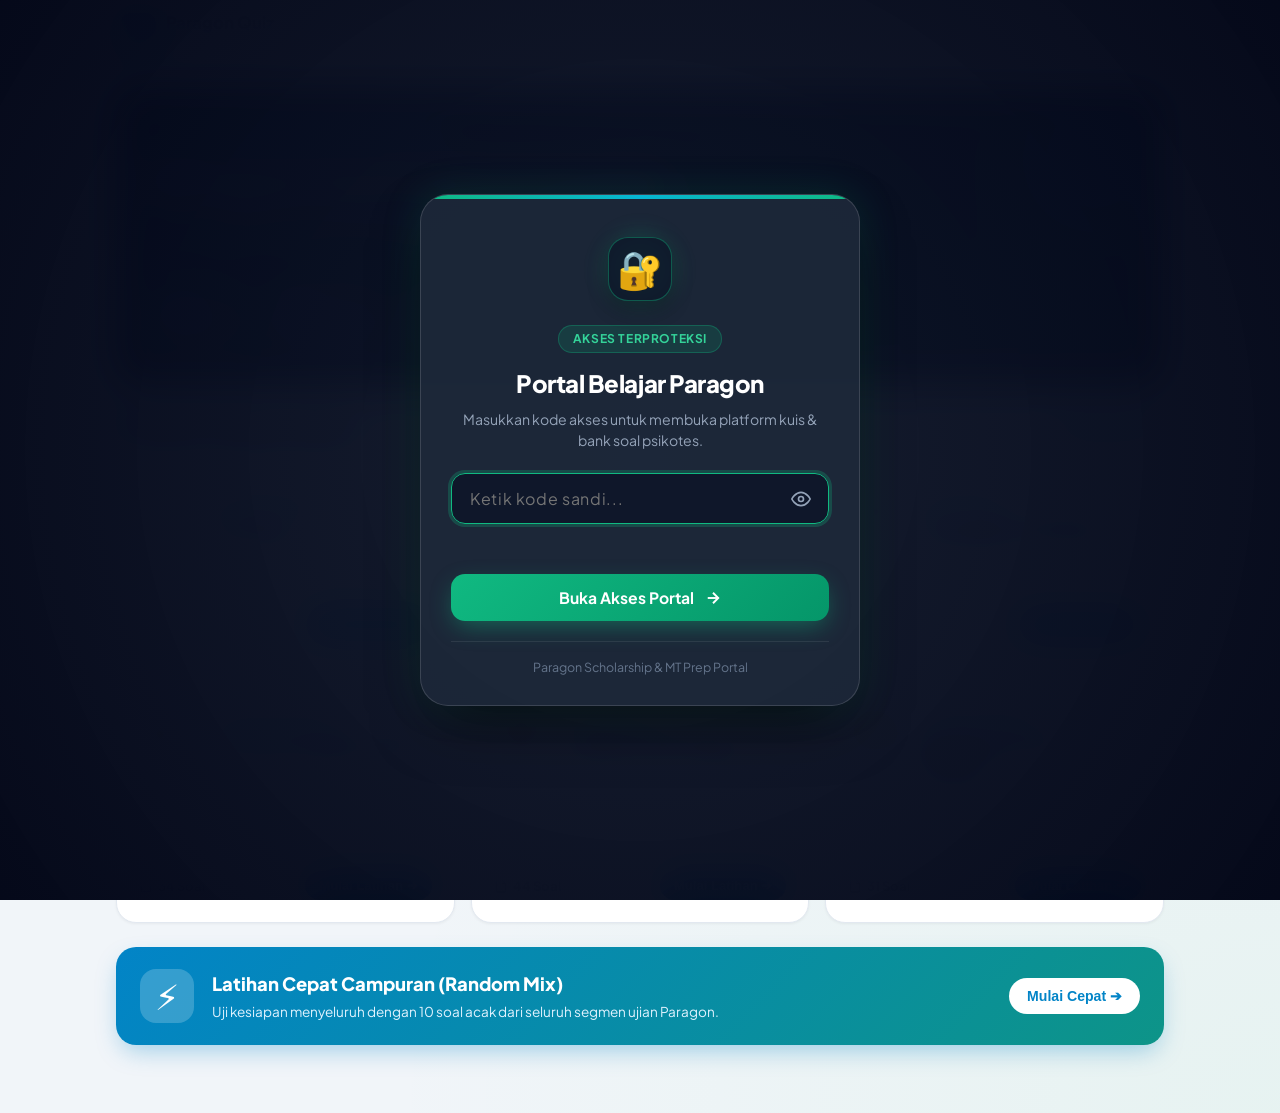
==== commit 68a02f4f: "chore: remove persebaya label from gate footer and update success message" ====
--- a/public/index.html
+++ b/public/index.html
@@ -47,7 +47,7 @@
         </button>
       </form>
       <div class="gate-footer">
-        <span>🐊 Persebaya Selamanya • Paragon Scholarship Prep</span>
+        <span>Paragon Scholarship & MT Prep Portal</span>
       </div>
     </div>
   </div>
